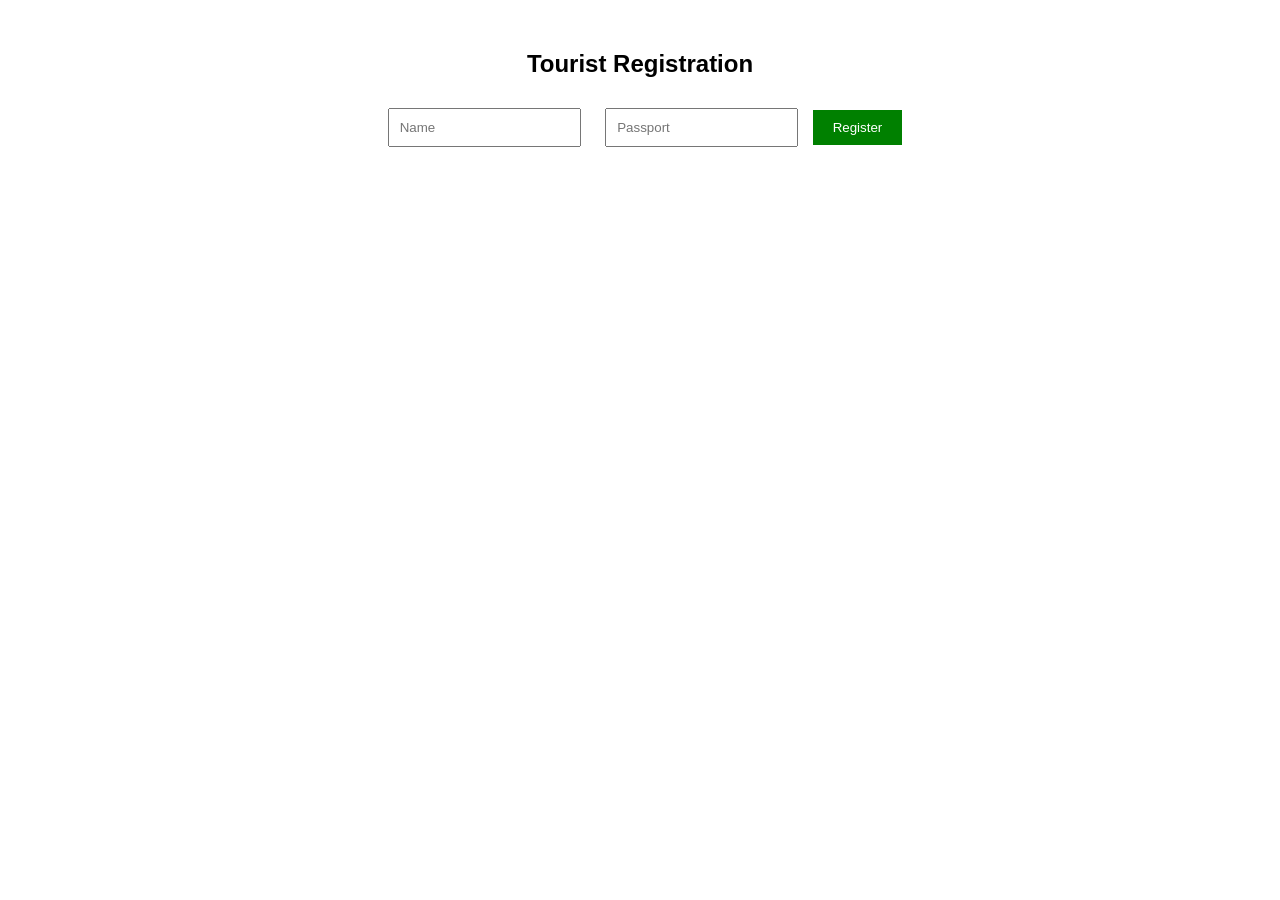
==== frontend/index.html @ 0c8e9ce5 "Inial commit" ====
<!DOCTYPE html>
<html>

<head>
<title>Tourist Safety</title>
<link rel="stylesheet" href="style.css">
</head>

<body>

<h2>Tourist Registration</h2>

<input type="text" id="name" placeholder="Name">
<input type="text" id="passport" placeholder="Passport">

<button onclick="register()">Register</button>

<script>

function register(){

var name=document.getElementById("name").value
var passport=document.getElementById("passport").value

fetch("http://127.0.0.1:8000/register?name="+name+"&passport="+passport)

.then(res=>res.json())

.then(data=>alert(data.message+" "+data.digital_id))

}

</script>

</body>
</html>
---- frontend/style.css ----
body{

font-family:Arial;
text-align:center;
margin-top:50px;

}

input{

padding:10px;
margin:10px;

}

button{

padding:10px 20px;
background:green;
color:white;
border:none;

}
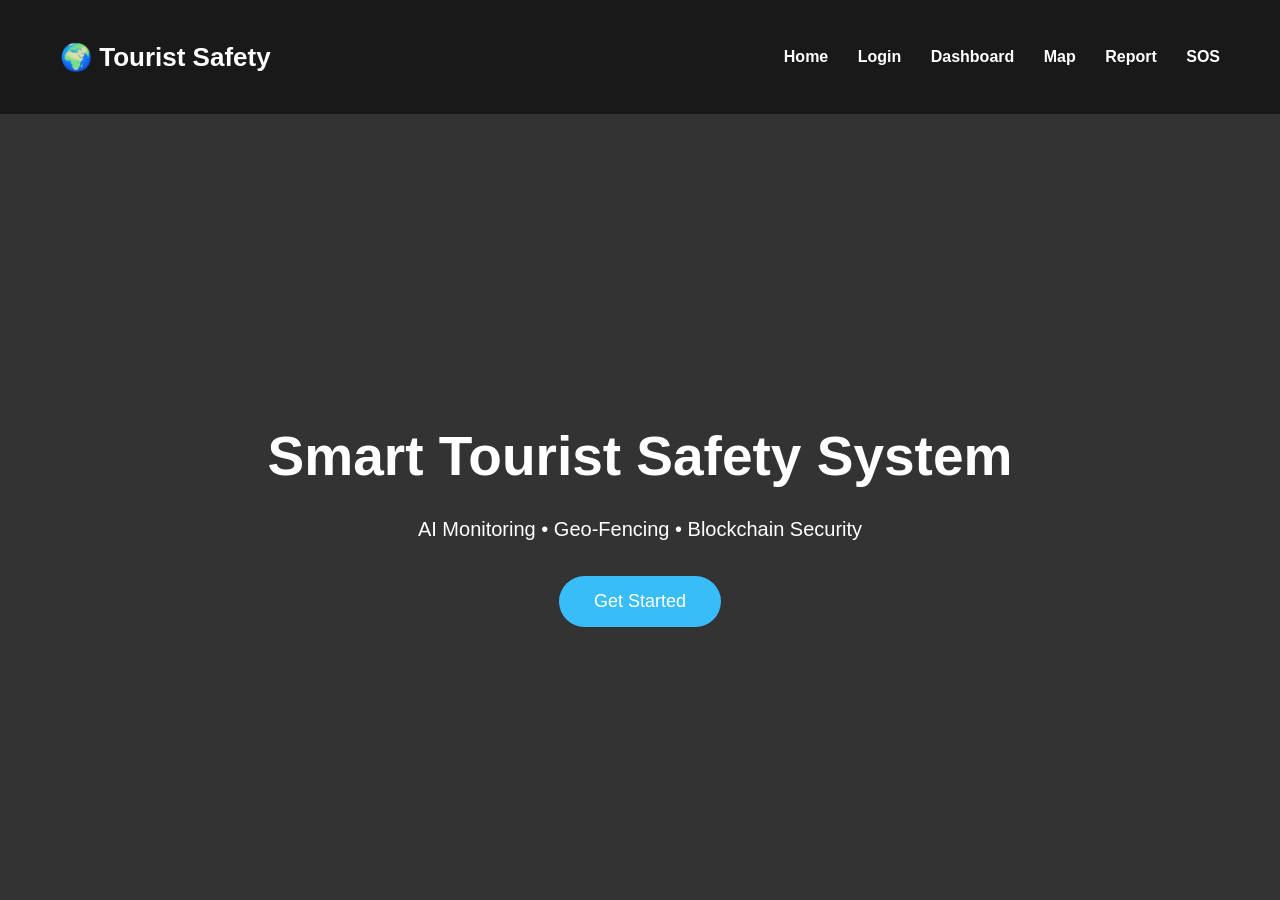
==== commit d7f9f9eb: "file added" ====
--- a/frontend/index.html
+++ b/frontend/index.html
@@ -1,36 +1,160 @@
 <!DOCTYPE html>
 <html>
+<head>
 
-<head>
-<title>Tourist Safety</title>
+<title>Smart Tourist Safety System</title>
 <link rel="stylesheet" href="style.css">
+
+<style>
+
+body{
+margin:0;
+font-family:Arial, Helvetica, sans-serif;
+}
+
+/* BACKGROUND */
+
+.hero{
+
+height:100vh;
+
+background:
+linear-gradient(rgba(0,0,0,0.6), rgba(0,0,0,0.6)),
+url("https://images.unsplash.com/photo-1501785888041-af3ef285b470");
+
+background-size:cover;
+background-position:center;
+
+display:flex;
+flex-direction:column;
+}
+
+/* NAVBAR */
+
+header{
+
+display:flex;
+justify-content:space-between;
+align-items:center;
+
+padding:20px 60px;
+color:white;
+
+}
+
+header h2{
+font-size:26px;
+}
+
+nav a{
+
+margin-left:25px;
+text-decoration:none;
+color:white;
+font-weight:bold;
+font-size:16px;
+
+}
+
+nav a:hover{
+color:#38bdf8;
+}
+
+/* CENTER CONTENT */
+
+.content{
+
+flex:1;
+
+display:flex;
+flex-direction:column;
+justify-content:center;
+align-items:center;
+
+text-align:center;
+color:white;
+
+}
+
+.content h1{
+
+font-size:55px;
+margin-bottom:10px;
+
+}
+
+.content p{
+
+font-size:20px;
+margin-bottom:35px;
+
+}
+
+.btn{
+
+padding:15px 35px;
+
+background:#38bdf8;
+border:none;
+border-radius:30px;
+
+font-size:18px;
+color:white;
+
+cursor:pointer;
+
+transition:0.3s;
+
+}
+
+.btn:hover{
+
+background:#0284c7;
+transform:scale(1.05);
+
+}
+
+</style>
+
 </head>
 
 <body>
 
-<h2>Tourist Registration</h2>
+<div class="hero">
 
-<input type="text" id="name" placeholder="Name">
-<input type="text" id="passport" placeholder="Passport">
+<header>
 
-<button onclick="register()">Register</button>
+<h2>🌍 Tourist Safety</h2>
 
-<script>
+<nav>
 
-function register(){
+<a href="index.html">Home</a>
+<a href="login.html">Login</a>
+<a href="dashboard.html">Dashboard</a>
+<a href="map.html">Map</a>
+<a href="report.html">Report</a>
+<a href="sos.html">SOS</a>
 
-var name=document.getElementById("name").value
-var passport=document.getElementById("passport").value
+</nav>
 
-fetch("http://127.0.0.1:8000/register?name="+name+"&passport="+passport)
+</header>
 
-.then(res=>res.json())
 
-.then(data=>alert(data.message+" "+data.digital_id))
+<div class="content">
 
-}
+<h1>Smart Tourist Safety System</h1>
 
-</script>
+<p>
+AI Monitoring • Geo-Fencing • Blockchain Security
+</p>
+
+<a href="login.html">
+<button class="btn">Get Started</button>
+</a>
+
+</div>
+
+</div>
 
 </body>
 </html>
--- a/frontend/style.css
+++ b/frontend/style.css
@@ -1,23 +1,136 @@
+/* FONT */
+
+@import url('https://fonts.googleapis.com/css2?family=Poppins:wght@300;400;600&display=swap');
+
+/* BODY */
+
 body{
+margin:0;
+font-family:'Poppins', sans-serif;
 
-font-family:Arial;
-text-align:center;
-margin-top:50px;
+background:
+linear-gradient(rgba(0,0,0,0.5),rgba(0,0,0,0.5)),
+url("https://images.unsplash.com/photo-1501785888041-af3ef285b470");
+
+background-size:cover;
+background-position:center;
+background-repeat:no-repeat;
+background-attachment:fixed;
+
+color:white;
+}
+
+/* NAVBAR */
+
+header{
+display:flex;
+justify-content:space-between;
+align-items:center;
+
+padding:20px 50px;
+
+background:rgba(0,0,0,0.5);
+backdrop-filter:blur(5px);
+}
+
+/* LOGO */
+
+header h2{
+font-size:26px;
+font-weight:600;
+}
+
+/* NAV LINKS */
+
+nav a{
+
+margin-left:25px;
+text-decoration:none;
+
+color:white;
+
+font-size:16px;
+font-weight:500;
+
+transition:0.3s;
 
 }
 
-input{
+nav a:hover{
+color:#38bdf8;
+}
 
-padding:10px;
-margin:10px;
+/* MAIN SECTION */
+
+section{
+
+text-align:center;
+
+padding:120px 20px;
 
 }
 
+/* TITLE */
+
+section h1{
+
+font-size:50px;
+font-weight:600;
+
+margin-bottom:10px;
+
+}
+
+/* TEXT */
+
+section p{
+
+font-size:20px;
+
+margin-bottom:30px;
+
+}
+
+/* BUTTON */
+
 button{
 
-padding:10px 20px;
-background:green;
+padding:14px 35px;
+
+border:none;
+border-radius:30px;
+
+font-size:18px;
+
+background:#38bdf8;
 color:white;
+
+cursor:pointer;
+
+transition:0.3s;
+
+}
+
+button:hover{
+
+background:#0284c7;
+
+transform:scale(1.05);
+
+}
+
+/* INPUT FIELDS (LOGIN PAGE) */
+
+input{
+
+width:300px;
+
+padding:12px;
+margin:10px;
+
 border:none;
+border-radius:8px;
+
+font-size:15px;
 
 }
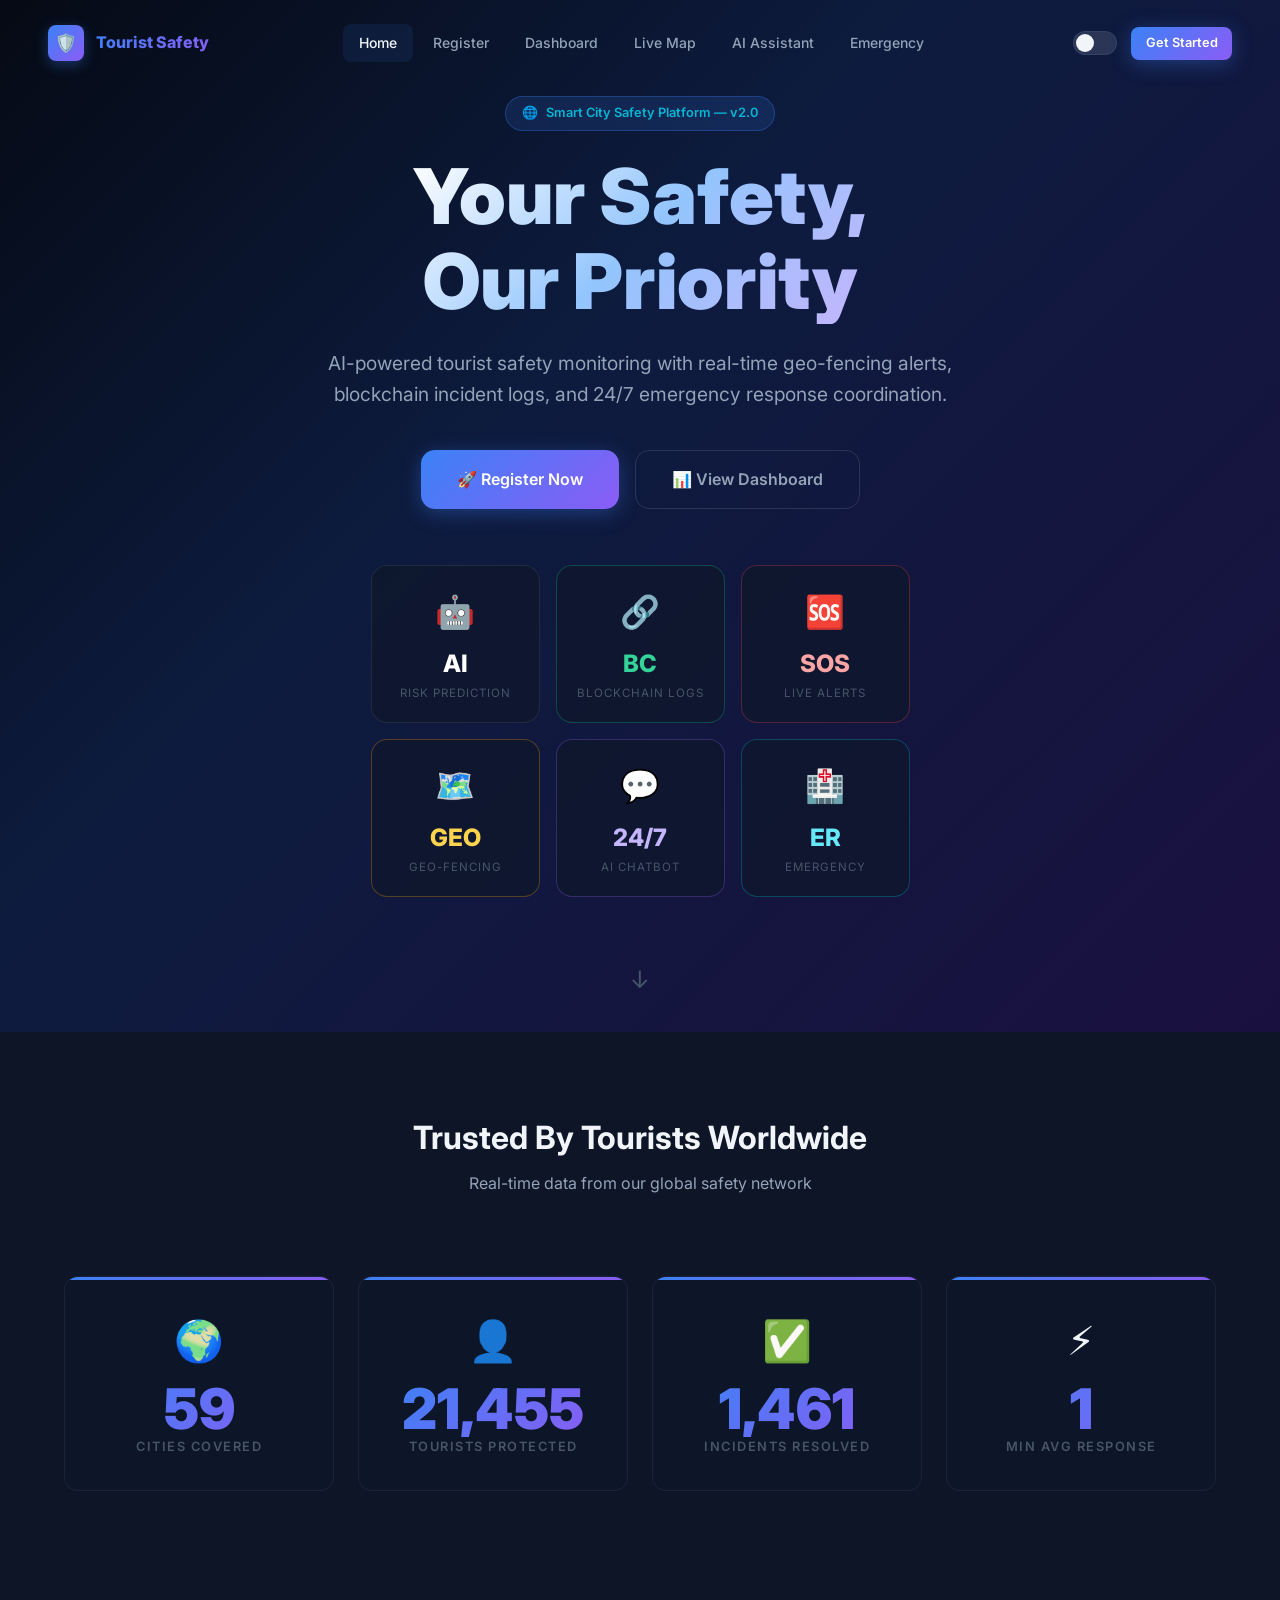
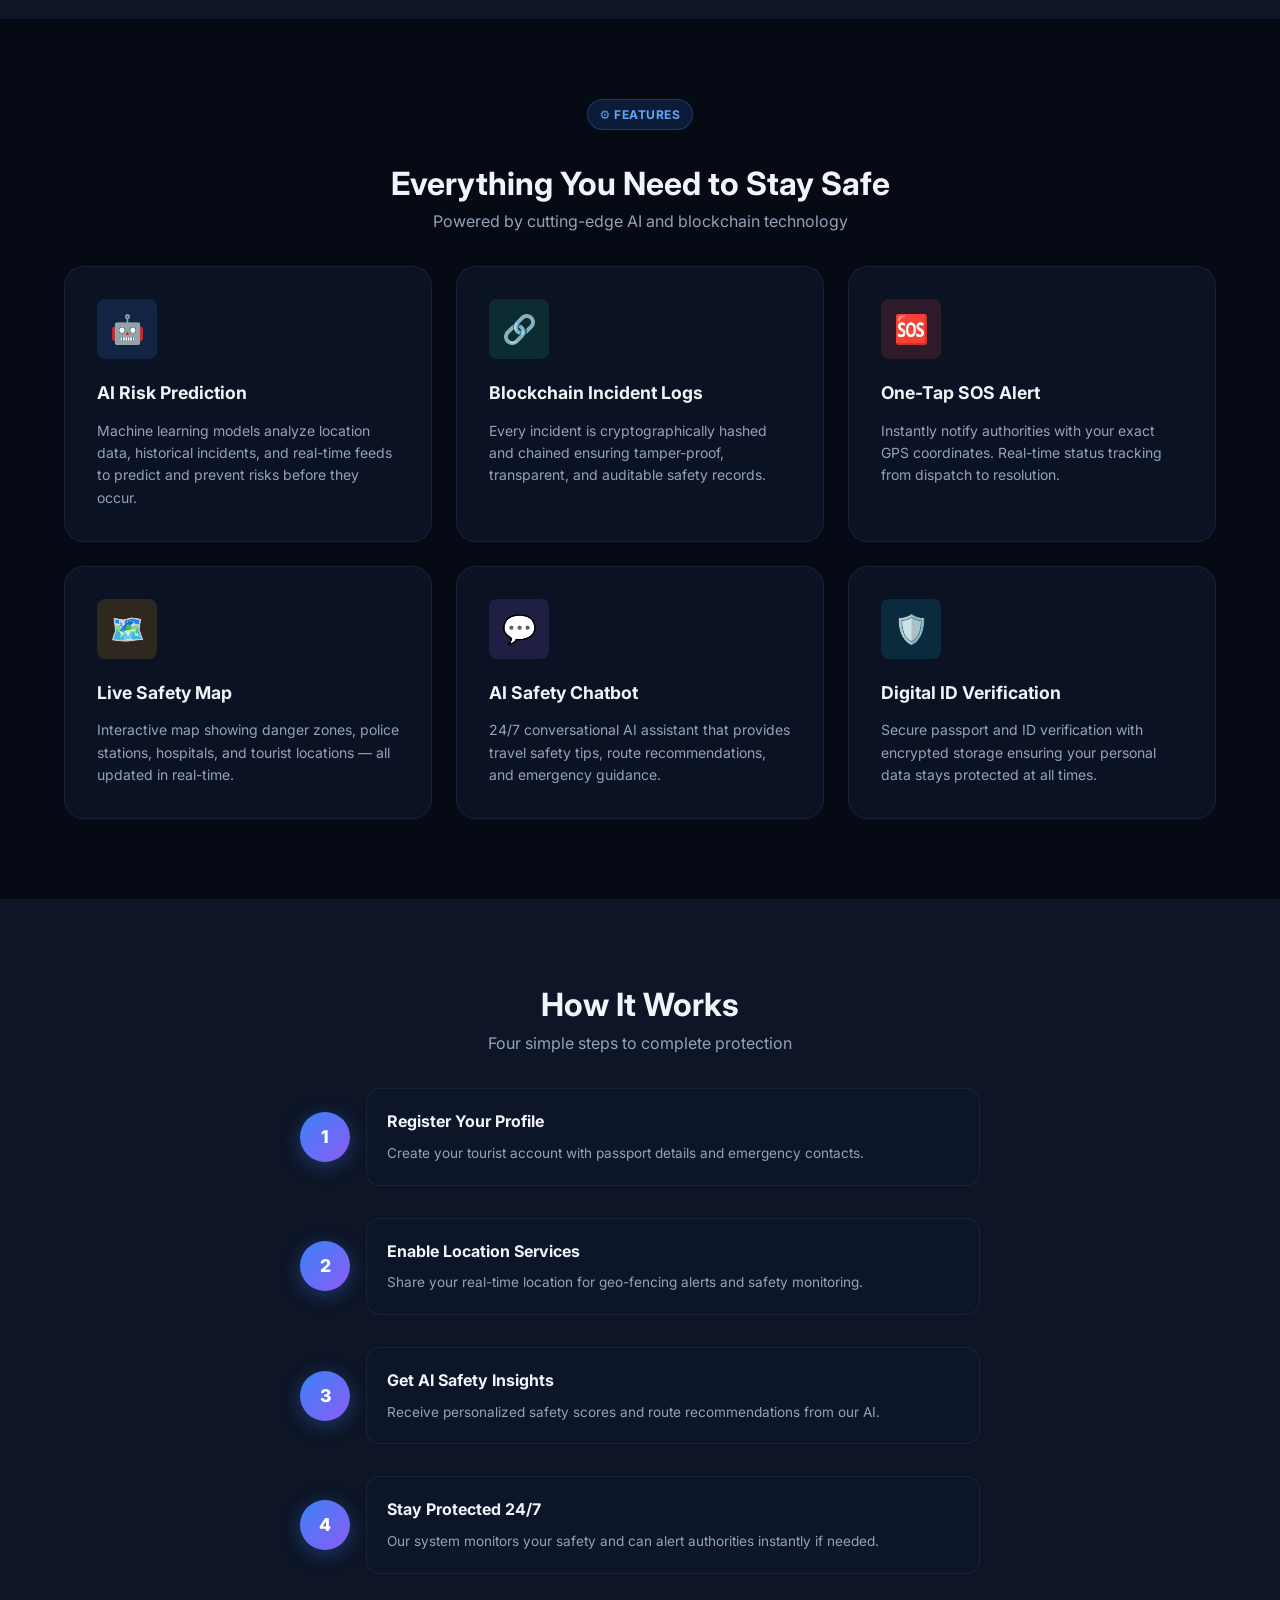
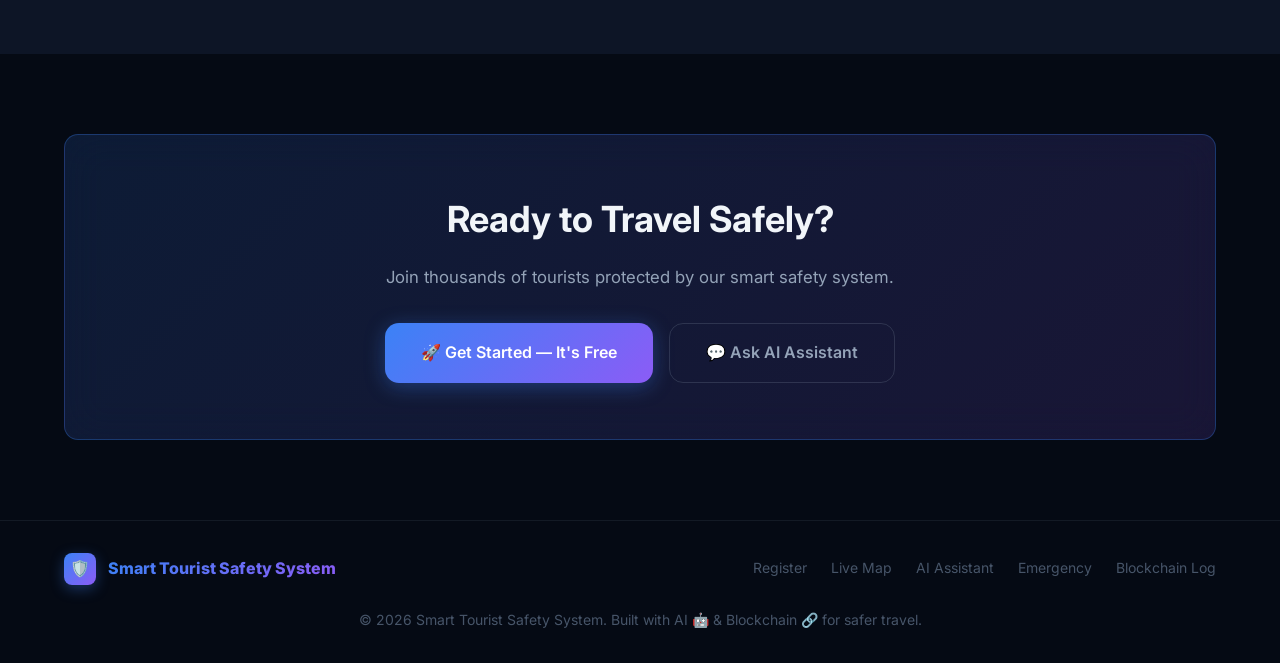
==== commit 8d1164bc: "Updated tourist safety project with backend integration" ====
--- a/frontend/index.html
+++ b/frontend/index.html
@@ -1,160 +1,450 @@
 <!DOCTYPE html>
-<html>
+<html lang="en">
 <head>
-
-<title>Smart Tourist Safety System</title>
-<link rel="stylesheet" href="style.css">
-
-<style>
-
-body{
-margin:0;
-font-family:Arial, Helvetica, sans-serif;
-}
-
-/* BACKGROUND */
-
-.hero{
-
-height:100vh;
-
-background:
-linear-gradient(rgba(0,0,0,0.6), rgba(0,0,0,0.6)),
-url("https://images.unsplash.com/photo-1501785888041-af3ef285b470");
-
-background-size:cover;
-background-position:center;
-
-display:flex;
-flex-direction:column;
-}
-
-/* NAVBAR */
-
-header{
-
-display:flex;
-justify-content:space-between;
-align-items:center;
-
-padding:20px 60px;
-color:white;
-
-}
-
-header h2{
-font-size:26px;
-}
-
-nav a{
-
-margin-left:25px;
-text-decoration:none;
-color:white;
-font-weight:bold;
-font-size:16px;
-
-}
-
-nav a:hover{
-color:#38bdf8;
-}
-
-/* CENTER CONTENT */
-
-.content{
-
-flex:1;
-
-display:flex;
-flex-direction:column;
-justify-content:center;
-align-items:center;
-
-text-align:center;
-color:white;
-
-}
-
-.content h1{
-
-font-size:55px;
-margin-bottom:10px;
-
-}
-
-.content p{
-
-font-size:20px;
-margin-bottom:35px;
-
-}
-
-.btn{
-
-padding:15px 35px;
-
-background:#38bdf8;
-border:none;
-border-radius:30px;
-
-font-size:18px;
-color:white;
-
-cursor:pointer;
-
-transition:0.3s;
-
-}
-
-.btn:hover{
-
-background:#0284c7;
-transform:scale(1.05);
-
-}
-
-</style>
-
+  <meta charset="UTF-8" />
+  <meta name="viewport" content="width=device-width, initial-scale=1.0" />
+  <title>Smart Tourist Safety System — Safe Travel, Smart City</title>
+  <meta name="description" content="AI-powered tourist safety monitoring with blockchain incident logging, geo-fencing alerts, and live emergency response." />
+  <link rel="stylesheet" href="css/style.css" />
+  <style>
+    /* Landing-specific */
+    .hero-section { background: var(--grad-hero); }
+
+    .hero-badge {
+      display: inline-flex;
+      align-items: center;
+      gap: 0.5rem;
+      padding: 0.4rem 1rem;
+      background: rgba(59,130,246,0.15);
+      border: 1px solid rgba(59,130,246,0.3);
+      border-radius: 99px;
+      font-size: 0.8rem;
+      font-weight: 600;
+      color: var(--accent);
+      margin-bottom: 1.5rem;
+      animation: slideDown 0.6s ease both;
+    }
+
+    .hero-title {
+      font-size: clamp(2.8rem, 6vw, 5rem);
+      font-weight: 900;
+      line-height: 1.1;
+      background: linear-gradient(135deg, #fff 0%, #93c5fd 50%, #c4b5fd 100%);
+      -webkit-background-clip: text;
+      background-clip: text;
+      color: transparent;
+      margin-bottom: 1.5rem;
+      animation: slideUp 0.7s 0.1s ease both;
+    }
+
+    .hero-subtitle {
+      font-size: 1.2rem;
+      color: var(--text-secondary);
+      max-width: 640px;
+      margin: 0 auto 2.5rem;
+      animation: slideUp 0.7s 0.2s ease both;
+    }
+
+    .hero-cta-group {
+      display: flex;
+      gap: 1rem;
+      justify-content: center;
+      flex-wrap: wrap;
+      animation: slideUp 0.7s 0.3s ease both;
+    }
+
+    .hero-visual {
+      margin-top: 3.5rem;
+      position: relative;
+      animation: slideUp 0.8s 0.4s ease both;
+    }
+
+    .hero-card-grid {
+      display: grid;
+      grid-template-columns: repeat(3, 1fr);
+      gap: 1rem;
+      max-width: 800px;
+      margin: 0 auto;
+    }
+
+    .hero-mini-card {
+      background: rgba(15, 23, 42, 0.7);
+      backdrop-filter: blur(20px);
+      border: 1px solid rgba(255,255,255,0.08);
+      border-radius: 16px;
+      padding: 1.25rem;
+      text-align: center;
+      transition: transform 0.3s ease;
+    }
+
+    .hero-mini-card:hover { transform: translateY(-6px); }
+    .hero-mini-card .mini-icon { font-size: 2rem; margin-bottom: 0.5rem; display: block; }
+    .hero-mini-card .mini-val { font-size: 1.5rem; font-weight: 800; color: white; }
+    .hero-mini-card .mini-lbl { font-size: 0.72rem; color: var(--text-muted); text-transform: uppercase; letter-spacing: 1px; }
+
+    /* Stats */
+    .stats-section {
+      background: var(--bg-surface);
+      padding: 5rem 2rem;
+      position: relative;
+      z-index: 1;
+    }
+    .counter {
+      font-size: 3.5rem;
+      font-weight: 900;
+      background: var(--grad-primary);
+      -webkit-background-clip: text;
+      background-clip: text;
+      color: transparent;
+      display: block;
+      line-height: 1;
+    }
+
+    /* Features */
+    .features-section {
+      padding: 5rem 2rem;
+      position: relative;
+      z-index: 1;
+    }
+
+    /* How it works */
+    .steps-section {
+      background: var(--bg-surface);
+      padding: 5rem 2rem;
+    }
+    .step-number {
+      width: 50px;
+      height: 50px;
+      background: var(--grad-primary);
+      border-radius: 50%;
+      display: flex;
+      align-items: center;
+      justify-content: center;
+      font-size: 1.1rem;
+      font-weight: 800;
+      color: white;
+      flex-shrink: 0;
+      box-shadow: 0 4px 20px var(--primary-glow);
+    }
+
+    /* Footer */
+    footer {
+      background: var(--bg-base);
+      border-top: 1px solid var(--glass-border);
+      padding: 2rem;
+      text-align: center;
+      color: var(--text-muted);
+      font-size: 0.875rem;
+      position: relative;
+      z-index: 1;
+    }
+
+    /* Navbar landing */
+    .land-nav {
+      position: absolute;
+      top: 0; left: 0; right: 0;
+      z-index: 100;
+      display: flex;
+      align-items: center;
+      justify-content: space-between;
+      padding: 1.5rem 3rem;
+    }
+
+    @media (max-width: 768px) {
+      .hero-card-grid { grid-template-columns: 1fr; max-width: 300px; }
+      .land-nav { padding: 1.25rem 1.5rem; }
+      .land-nav .navbar-nav { display: none; }
+    }
+    @media (max-width: 480px) {
+      .hero-card-grid { grid-template-columns: repeat(2, 1fr); max-width: 350px; }
+    }
+  </style>
 </head>
-
 <body>
-
-<div class="hero">
-
-<header>
-
-<h2>🌍 Tourist Safety</h2>
-
-<nav>
-
-<a href="index.html">Home</a>
-<a href="login.html">Login</a>
-<a href="dashboard.html">Dashboard</a>
-<a href="map.html">Map</a>
-<a href="report.html">Report</a>
-<a href="sos.html">SOS</a>
-
-</nav>
-
-</header>
-
-
-<div class="content">
-
-<h1>Smart Tourist Safety System</h1>
-
-<p>
-AI Monitoring • Geo-Fencing • Blockchain Security
-</p>
-
-<a href="login.html">
-<button class="btn">Get Started</button>
-</a>
-
-</div>
-
-</div>
-
+  <!-- Particle Background -->
+  <div class="particles" id="particles"></div>
+
+  <!-- LANDING NAVBAR -->
+  <header class="land-nav" role="banner">
+    <a href="index.html" class="navbar-brand" aria-label="Smart Tourist Safety System home">
+      <div class="logo-icon">🛡️</div>
+      <span class="logo-text">Tourist Safety</span>
+    </a>
+    <nav class="navbar-nav" aria-label="Main navigation">
+      <a href="index.html" class="active">Home</a>
+      <a href="register.html">Register</a>
+      <a href="dashboard.html">Dashboard</a>
+      <a href="map.html">Live Map</a>
+      <a href="chatbot.html">AI Assistant</a>
+      <a href="emergency.html">Emergency</a>
+    </nav>
+    <div style="display:flex;align-items:center;gap:0.875rem;">
+      <button class="theme-toggle" id="themeToggle" aria-label="Toggle dark/light mode" title="Toggle theme"></button>
+      <a href="register.html" class="btn btn-sm btn-primary">Get Started</a>
+    </div>
+  </header>
+
+  <!-- HERO SECTION -->
+  <section class="hero-section" aria-label="Hero section">
+    <div class="hero-body" style="padding-top:6rem;">
+      <div class="hero-badge">
+        <span>🌐</span>
+        Smart City Safety Platform — v2.0
+      </div>
+      <h1 class="hero-title">
+        Your Safety,<br>Our Priority
+      </h1>
+      <p class="hero-subtitle">
+        AI-powered tourist safety monitoring with real-time geo-fencing alerts, blockchain incident logs, and 24/7 emergency response coordination.
+      </p>
+      <div class="hero-cta-group">
+        <a href="register.html" class="btn btn-primary btn-lg">🚀 Register Now</a>
+        <a href="dashboard.html" class="btn btn-ghost btn-lg">📊 View Dashboard</a>
+      </div>
+
+      <!-- Hero Mini Cards -->
+      <div class="hero-visual">
+        <div class="hero-card-grid">
+          <div class="hero-mini-card">
+            <span class="mini-icon">🤖</span>
+            <div class="mini-val">AI</div>
+            <div class="mini-lbl">Risk Prediction</div>
+          </div>
+          <div class="hero-mini-card" style="border-color:rgba(16,185,129,0.3);">
+            <span class="mini-icon">🔗</span>
+            <div class="mini-val" style="color:#34d399;">BC</div>
+            <div class="mini-lbl">Blockchain Logs</div>
+          </div>
+          <div class="hero-mini-card" style="border-color:rgba(239,68,68,0.3);">
+            <span class="mini-icon">🆘</span>
+            <div class="mini-val" style="color:#fca5a5;">SOS</div>
+            <div class="mini-lbl">Live Alerts</div>
+          </div>
+          <div class="hero-mini-card" style="border-color:rgba(245,158,11,0.3);">
+            <span class="mini-icon">🗺️</span>
+            <div class="mini-val" style="color:#fcd34d;">GEO</div>
+            <div class="mini-lbl">Geo-Fencing</div>
+          </div>
+          <div class="hero-mini-card" style="border-color:rgba(139,92,246,0.3);">
+            <span class="mini-icon">💬</span>
+            <div class="mini-val" style="color:#c4b5fd;">24/7</div>
+            <div class="mini-lbl">AI Chatbot</div>
+          </div>
+          <div class="hero-mini-card" style="border-color:rgba(6,182,212,0.3);">
+            <span class="mini-icon">🏥</span>
+            <div class="mini-val" style="color:#67e8f9;">ER</div>
+            <div class="mini-lbl">Emergency</div>
+          </div>
+        </div>
+      </div>
+    </div>
+
+    <!-- Scroll Indicator -->
+    <div style="text-align:center;padding-bottom:2rem;animation:pulse 2s infinite;position:relative;z-index:2;">
+      <span style="color:var(--text-muted);font-size:1.5rem;">↓</span>
+    </div>
+  </section>
+
+  <!-- STATS SECTION -->
+  <section class="stats-section" aria-label="Impact statistics">
+    <div class="container">
+      <div class="text-center mb-4">
+        <h2 class="reveal" style="font-size:2rem;">Trusted By Tourists Worldwide</h2>
+        <p class="text-secondary reveal" style="margin-top:0.5rem;">Real-time data from our global safety network</p>
+      </div>
+      <div class="stats-strip">
+        <div class="card stat-card reveal">
+          <span class="stat-icon">🌍</span>
+          <span class="counter" id="cnt1" data-target="128">0</span>
+          <div class="stat-label">Cities Covered</div>
+        </div>
+        <div class="card stat-card reveal">
+          <span class="stat-icon">👤</span>
+          <span class="counter" id="cnt2" data-target="47582">0</span>
+          <div class="stat-label">Tourists Protected</div>
+        </div>
+        <div class="card stat-card reveal">
+          <span class="stat-icon">✅</span>
+          <span class="counter" id="cnt3" data-target="3241">0</span>
+          <div class="stat-label">Incidents Resolved</div>
+        </div>
+        <div class="card stat-card reveal">
+          <span class="stat-icon">⚡</span>
+          <span class="counter" id="cnt4" data-target="4">0</span>
+          <div class="stat-label">Min Avg Response</div>
+        </div>
+      </div>
+    </div>
+  </section>
+
+  <!-- FEATURES SECTION -->
+  <section class="features-section" aria-label="System features">
+    <div class="container">
+      <div class="text-center mb-4">
+        <span class="badge badge-primary mb-2" style="font-size:0.75rem;">⚙️ FEATURES</span>
+        <h2 class="reveal" style="font-size:2rem;margin-top:0.75rem;">Everything You Need to Stay Safe</h2>
+        <p class="text-secondary reveal">Powered by cutting-edge AI and blockchain technology</p>
+      </div>
+      <div class="feature-grid">
+        <div class="feature-card reveal">
+          <div class="feature-icon" style="background:rgba(59,130,246,0.15);">🤖</div>
+          <h3>AI Risk Prediction</h3>
+          <p>Machine learning models analyze location data, historical incidents, and real-time feeds to predict and prevent risks before they occur.</p>
+        </div>
+        <div class="feature-card reveal">
+          <div class="feature-icon" style="background:rgba(16,185,129,0.15);">🔗</div>
+          <h3>Blockchain Incident Logs</h3>
+          <p>Every incident is cryptographically hashed and chained ensuring tamper-proof, transparent, and auditable safety records.</p>
+        </div>
+        <div class="feature-card reveal">
+          <div class="feature-icon" style="background:rgba(239,68,68,0.15);">🆘</div>
+          <h3>One-Tap SOS Alert</h3>
+          <p>Instantly notify authorities with your exact GPS coordinates. Real-time status tracking from dispatch to resolution.</p>
+        </div>
+        <div class="feature-card reveal">
+          <div class="feature-icon" style="background:rgba(245,158,11,0.15);">🗺️</div>
+          <h3>Live Safety Map</h3>
+          <p>Interactive map showing danger zones, police stations, hospitals, and tourist locations — all updated in real-time.</p>
+        </div>
+        <div class="feature-card reveal">
+          <div class="feature-icon" style="background:rgba(139,92,246,0.15);">💬</div>
+          <h3>AI Safety Chatbot</h3>
+          <p>24/7 conversational AI assistant that provides travel safety tips, route recommendations, and emergency guidance.</p>
+        </div>
+        <div class="feature-card reveal">
+          <div class="feature-icon" style="background:rgba(6,182,212,0.15);">🛡️</div>
+          <h3>Digital ID Verification</h3>
+          <p>Secure passport and ID verification with encrypted storage ensuring your personal data stays protected at all times.</p>
+        </div>
+      </div>
+    </div>
+  </section>
+
+  <!-- HOW IT WORKS -->
+  <section class="steps-section" aria-label="How it works">
+    <div class="container">
+      <div class="text-center mb-4">
+        <h2 class="reveal" style="font-size:2rem;">How It Works</h2>
+        <p class="text-secondary reveal">Four simple steps to complete protection</p>
+      </div>
+      <div style="max-width:680px;margin:0 auto;display:flex;flex-direction:column;gap:2rem;">
+        <div class="flex gap-2 items-center reveal">
+          <div class="step-number">1</div>
+          <div class="card" style="flex:1;padding:1.25rem;">
+            <h3 style="margin-bottom:0.5rem;font-size:1rem;">Register Your Profile</h3>
+            <p class="text-secondary text-sm">Create your tourist account with passport details and emergency contacts.</p>
+          </div>
+        </div>
+        <div class="flex gap-2 items-center reveal">
+          <div class="step-number">2</div>
+          <div class="card" style="flex:1;padding:1.25rem;">
+            <h3 style="margin-bottom:0.5rem;font-size:1rem;">Enable Location Services</h3>
+            <p class="text-secondary text-sm">Share your real-time location for geo-fencing alerts and safety monitoring.</p>
+          </div>
+        </div>
+        <div class="flex gap-2 items-center reveal">
+          <div class="step-number">3</div>
+          <div class="card" style="flex:1;padding:1.25rem;">
+            <h3 style="margin-bottom:0.5rem;font-size:1rem;">Get AI Safety Insights</h3>
+            <p class="text-secondary text-sm">Receive personalized safety scores and route recommendations from our AI.</p>
+          </div>
+        </div>
+        <div class="flex gap-2 items-center reveal">
+          <div class="step-number">4</div>
+          <div class="card" style="flex:1;padding:1.25rem;">
+            <h3 style="margin-bottom:0.5rem;font-size:1rem;">Stay Protected 24/7</h3>
+            <p class="text-secondary text-sm">Our system monitors your safety and can alert authorities instantly if needed.</p>
+          </div>
+        </div>
+      </div>
+    </div>
+  </section>
+
+  <!-- CTA SECTION -->
+  <section style="padding:5rem 2rem;text-align:center;position:relative;z-index:1;" aria-label="Call to action">
+    <div class="container">
+      <div class="card" style="background:linear-gradient(135deg,rgba(59,130,246,0.15),rgba(139,92,246,0.15));border-color:rgba(59,130,246,0.3);padding:3.5rem 2rem;">
+        <h2 class="reveal" style="font-size:2.25rem;">Ready to Travel Safely?</h2>
+        <p class="text-secondary reveal mt-2" style="font-size:1.05rem;">Join thousands of tourists protected by our smart safety system.</p>
+        <div class="flex justify-center gap-2 mt-4 reveal" style="flex-wrap:wrap;">
+          <a href="register.html" class="btn btn-primary btn-lg">🚀 Get Started — It's Free</a>
+          <a href="chatbot.html" class="btn btn-ghost btn-lg">💬 Ask AI Assistant</a>
+        </div>
+      </div>
+    </div>
+  </section>
+
+  <!-- FOOTER -->
+  <footer role="contentinfo">
+    <div class="container">
+      <div style="display:flex;justify-content:space-between;align-items:center;flex-wrap:wrap;gap:1rem;margin-bottom:1.5rem;">
+        <div class="navbar-brand" style="text-decoration:none;">
+          <div class="logo-icon" style="width:32px;height:32px;font-size:1rem;">🛡️</div>
+          <span class="logo-text">Smart Tourist Safety System</span>
+        </div>
+        <nav style="display:flex;gap:1.5rem;flex-wrap:wrap;">
+          <a href="register.html" style="color:var(--text-muted);text-decoration:none;font-size:0.875rem;">Register</a>
+          <a href="map.html" style="color:var(--text-muted);text-decoration:none;font-size:0.875rem;">Live Map</a>
+          <a href="chatbot.html" style="color:var(--text-muted);text-decoration:none;font-size:0.875rem;">AI Assistant</a>
+          <a href="emergency.html" style="color:var(--text-muted);text-decoration:none;font-size:0.875rem;">Emergency</a>
+          <a href="blockchain.html" style="color:var(--text-muted);text-decoration:none;font-size:0.875rem;">Blockchain Log</a>
+        </nav>
+      </div>
+      <p>© 2026 Smart Tourist Safety System. Built with AI 🤖 & Blockchain 🔗 for safer travel.</p>
+    </div>
+  </footer>
+
+  <!-- Toast Container -->
+  <div class="toast-container" id="toastContainer" aria-live="polite"></div>
+
+  <script src="js/utils.js"></script>
+  <script>
+    // Generate particles
+    const particlesContainer = document.getElementById('particles');
+    for (let i = 0; i < 25; i++) {
+      const p = document.createElement('div');
+      p.className = 'particle';
+      const size = Math.random() * 80 + 20;
+      p.style.cssText = `
+        width:${size}px; height:${size}px;
+        left:${Math.random()*100}%;
+        animation-duration:${Math.random()*20+15}s;
+        animation-delay:${Math.random()*15}s;
+        opacity:${Math.random()*0.4+0.05};
+      `;
+      particlesContainer.appendChild(p);
+    }
+
+    // Scroll reveal
+    const revealEls = document.querySelectorAll('.reveal');
+    const obs = new IntersectionObserver((entries) => {
+      entries.forEach(e => { if (e.isIntersecting) { e.target.classList.add('visible'); obs.unobserve(e.target); }});
+    }, { threshold: 0.15 });
+    revealEls.forEach(el => obs.observe(el));
+
+    // Animated counters
+    function animateCounter(el) {
+      const target = parseInt(el.dataset.target);
+      const duration = 2200;
+      const step = target / (duration / 16);
+      let current = 0;
+      const timer = setInterval(() => {
+        current = Math.min(current + step, target);
+        el.textContent = Math.floor(current).toLocaleString();
+        if (current >= target) clearInterval(timer);
+      }, 16);
+    }
+
+    const counterObs = new IntersectionObserver((entries) => {
+      entries.forEach(e => {
+        if (e.isIntersecting) {
+          animateCounter(e.target);
+          counterObs.unobserve(e.target);
+        }
+      });
+    }, { threshold: 0.5 });
+
+    document.querySelectorAll('.counter').forEach(c => counterObs.observe(c));
+  </script>
 </body>
 </html>
--- a/frontend/css/style.css
+++ b/frontend/css/style.css
@@ -0,0 +1,1254 @@
+/* ============================================================
+   SMART TOURIST SAFETY SYSTEM — Global Design System
+   ============================================================ */
+
+@import url('https://fonts.googleapis.com/css2?family=Inter:wght@300;400;500;600;700;800;900&family=JetBrains+Mono:wght@400;600&display=swap');
+
+/* ─── CSS VARIABLES ─── */
+:root {
+  /* Brand Colors */
+  --primary: #3b82f6;
+  --primary-dark: #2563eb;
+  --primary-glow: rgba(59, 130, 246, 0.35);
+  --secondary: #8b5cf6;
+  --accent: #06b6d4;
+  --success: #10b981;
+  --warning: #f59e0b;
+  --danger: #ef4444;
+  --danger-glow: rgba(239, 68, 68, 0.35);
+
+  /* Dark Theme (default) */
+  --bg-base: #050a14;
+  --bg-surface: #0d1526;
+  --bg-elevated: #111d35;
+  --glass-bg: rgba(15, 23, 42, 0.72);
+  --glass-bg-light: rgba(30, 41, 59, 0.6);
+  --glass-border: rgba(148, 163, 184, 0.1);
+  --glass-border-strong: rgba(148, 163, 184, 0.2);
+
+  /* Text */
+  --text-primary: #f1f5f9;
+  --text-secondary: #94a3b8;
+  --text-muted: #475569;
+  --text-accent: #38bdf8;
+
+  /* Gradients */
+  --grad-primary: linear-gradient(135deg, #3b82f6 0%, #8b5cf6 100%);
+  --grad-danger: linear-gradient(135deg, #ef4444 0%, #dc2626 100%);
+  --grad-success: linear-gradient(135deg, #10b981 0%, #059669 100%);
+  --grad-cyan: linear-gradient(135deg, #06b6d4 0%, #3b82f6 100%);
+  --grad-gold: linear-gradient(135deg, #f59e0b 0%, #d97706 100%);
+  --grad-hero: linear-gradient(135deg, #050a14 0%, #0d1b3e 40%, #1a1040 100%);
+
+  /* Shadows */
+  --shadow-sm: 0 2px 8px rgba(0,0,0,0.4);
+  --shadow-md: 0 4px 20px rgba(0,0,0,0.5);
+  --shadow-lg: 0 8px 40px rgba(0,0,0,0.6);
+  --shadow-glow: 0 0 30px rgba(59, 130, 246, 0.2);
+
+  /* Spacing */
+  --sidebar-width: 260px;
+  --navbar-height: 68px;
+  --radius-sm: 8px;
+  --radius-md: 14px;
+  --radius-lg: 20px;
+  --radius-xl: 28px;
+
+  /* Transitions */
+  --transition: 0.3s cubic-bezier(0.4, 0, 0.2, 1);
+  --transition-bounce: 0.4s cubic-bezier(0.175, 0.885, 0.32, 1.275);
+}
+
+/* Light Mode */
+body.light-mode {
+  --bg-base: #f0f4ff;
+  --bg-surface: #ffffff;
+  --bg-elevated: #e8eef8;
+  --glass-bg: rgba(255, 255, 255, 0.8);
+  --glass-bg-light: rgba(255, 255, 255, 0.6);
+  --glass-border: rgba(59, 130, 246, 0.15);
+  --glass-border-strong: rgba(59, 130, 246, 0.25);
+  --text-primary: #0f172a;
+  --text-secondary: #475569;
+  --text-muted: #94a3b8;
+  --shadow-sm: 0 2px 8px rgba(59,130,246,0.1);
+  --shadow-md: 0 4px 20px rgba(59,130,246,0.15);
+  --shadow-lg: 0 8px 40px rgba(59,130,246,0.2);
+}
+
+/* ─── RESET & BASE ─── */
+*, *::before, *::after { margin: 0; padding: 0; box-sizing: border-box; }
+
+html { scroll-behavior: smooth; }
+
+body {
+  font-family: 'Inter', system-ui, sans-serif;
+  background: var(--bg-base);
+  color: var(--text-primary);
+  min-height: 100vh;
+  overflow-x: hidden;
+  transition: background var(--transition), color var(--transition);
+  line-height: 1.6;
+}
+
+/* Animated background grid */
+body::before {
+  content: '';
+  position: fixed;
+  inset: 0;
+  background-image:
+    linear-gradient(rgba(59,130,246,0.04) 1px, transparent 1px),
+    linear-gradient(90deg, rgba(59,130,246,0.04) 1px, transparent 1px);
+  background-size: 50px 50px;
+  pointer-events: none;
+  z-index: 0;
+}
+
+/* Custom Scrollbar */
+::-webkit-scrollbar { width: 6px; }
+::-webkit-scrollbar-track { background: var(--bg-base); }
+::-webkit-scrollbar-thumb { background: var(--glass-border-strong); border-radius: 10px; }
+::-webkit-scrollbar-thumb:hover { background: var(--primary); }
+
+/* ─── LAYOUT ─── */
+.app-layout {
+  display: flex;
+  min-height: 100vh;
+}
+
+.main-content {
+  flex: 1;
+  margin-left: var(--sidebar-width);
+  padding: 2rem;
+  position: relative;
+  z-index: 1;
+  transition: margin-left var(--transition);
+}
+
+@media (max-width: 768px) {
+  .main-content { margin-left: 0; padding: 1rem; }
+}
+
+.container {
+  max-width: 1200px;
+  margin: 0 auto;
+  padding: 0 1.5rem;
+  position: relative;
+  z-index: 1;
+}
+
+/* ─── SIDEBAR ─── */
+.sidebar {
+  width: var(--sidebar-width);
+  height: 100vh;
+  position: fixed;
+  left: 0;
+  top: 0;
+  z-index: 200;
+  background: var(--glass-bg);
+  backdrop-filter: blur(20px);
+  -webkit-backdrop-filter: blur(20px);
+  border-right: 1px solid var(--glass-border);
+  display: flex;
+  flex-direction: column;
+  padding: 1.5rem;
+  transition: transform var(--transition);
+  overflow-y: auto;
+}
+
+.sidebar-brand {
+  display: flex;
+  align-items: center;
+  gap: 0.75rem;
+  padding: 0.75rem 0 1.5rem;
+  border-bottom: 1px solid var(--glass-border);
+  margin-bottom: 1.5rem;
+}
+
+.sidebar-brand .brand-icon {
+  width: 40px;
+  height: 40px;
+  background: var(--grad-primary);
+  border-radius: var(--radius-sm);
+  display: flex;
+  align-items: center;
+  justify-content: center;
+  font-size: 1.3rem;
+  box-shadow: 0 4px 14px var(--primary-glow);
+  flex-shrink: 0;
+}
+
+.sidebar-brand .brand-text {
+  font-size: 0.9rem;
+  font-weight: 800;
+  background: var(--grad-primary);
+  -webkit-background-clip: text;
+  background-clip: text;
+  color: transparent;
+  line-height: 1.2;
+}
+
+.sidebar-brand .brand-sub {
+  font-size: 0.7rem;
+  color: var(--text-muted);
+  font-weight: 400;
+}
+
+.sidebar-section-label {
+  font-size: 0.65rem;
+  font-weight: 700;
+  text-transform: uppercase;
+  letter-spacing: 1.5px;
+  color: var(--text-muted);
+  margin: 1.25rem 0 0.5rem 0.75rem;
+}
+
+.sidebar-nav a {
+  display: flex;
+  align-items: center;
+  gap: 0.875rem;
+  padding: 0.75rem 1rem;
+  border-radius: var(--radius-sm);
+  color: var(--text-secondary);
+  text-decoration: none;
+  font-size: 0.9rem;
+  font-weight: 500;
+  transition: all var(--transition);
+  margin-bottom: 0.25rem;
+  position: relative;
+  overflow: hidden;
+}
+
+.sidebar-nav a::before {
+  content: '';
+  position: absolute;
+  left: 0;
+  inset-block: 0;
+  width: 3px;
+  background: var(--grad-primary);
+  border-radius: 0 2px 2px 0;
+  transform: scaleY(0);
+  transition: transform var(--transition);
+}
+
+.sidebar-nav a:hover, .sidebar-nav a.active {
+  background: rgba(59, 130, 246, 0.1);
+  color: var(--text-primary);
+}
+
+.sidebar-nav a:hover::before, .sidebar-nav a.active::before {
+  transform: scaleY(1);
+}
+
+.sidebar-nav a .nav-icon {
+  width: 20px;
+  text-align: center;
+  font-size: 1rem;
+}
+
+.sidebar-nav a .nav-badge {
+  margin-left: auto;
+  background: var(--danger);
+  color: white;
+  font-size: 0.65rem;
+  font-weight: 700;
+  padding: 0.15rem 0.5rem;
+  border-radius: 99px;
+  animation: pulse 2s infinite;
+}
+
+.sidebar-footer {
+  margin-top: auto;
+  padding-top: 1.5rem;
+  border-top: 1px solid var(--glass-border);
+}
+
+/* ─── TOP NAVBAR (pages without sidebar) ─── */
+.navbar {
+  position: sticky;
+  top: 0;
+  z-index: 100;
+  height: var(--navbar-height);
+  display: flex;
+  align-items: center;
+  justify-content: space-between;
+  padding: 0 2.5rem;
+  background: var(--glass-bg);
+  backdrop-filter: blur(20px);
+  -webkit-backdrop-filter: blur(20px);
+  border-bottom: 1px solid var(--glass-border);
+  transition: all var(--transition);
+}
+
+.navbar-brand {
+  display: flex;
+  align-items: center;
+  gap: 0.75rem;
+  text-decoration: none;
+}
+
+.navbar-brand .logo-icon {
+  width: 36px;
+  height: 36px;
+  background: var(--grad-primary);
+  border-radius: var(--radius-sm);
+  display: flex;
+  align-items: center;
+  justify-content: center;
+  font-size: 1.1rem;
+  box-shadow: 0 4px 14px var(--primary-glow);
+}
+
+.navbar-brand .logo-text {
+  font-size: 1rem;
+  font-weight: 800;
+  background: var(--grad-primary);
+  -webkit-background-clip: text;
+  background-clip: text;
+  color: transparent;
+}
+
+.navbar-nav {
+  display: flex;
+  align-items: center;
+  gap: 0.25rem;
+}
+
+.navbar-nav a {
+  padding: 0.5rem 1rem;
+  border-radius: var(--radius-sm);
+  color: var(--text-secondary);
+  text-decoration: none;
+  font-size: 0.875rem;
+  font-weight: 500;
+  transition: all var(--transition);
+}
+
+.navbar-nav a:hover, .navbar-nav a.active {
+  color: var(--text-primary);
+  background: rgba(59, 130, 246, 0.1);
+}
+
+.navbar-actions {
+  display: flex;
+  align-items: center;
+  gap: 0.75rem;
+}
+
+/* ─── GLASSMORPHISM PANEL ─── */
+.glass {
+  background: var(--glass-bg);
+  backdrop-filter: blur(20px);
+  -webkit-backdrop-filter: blur(20px);
+  border: 1px solid var(--glass-border);
+  border-radius: var(--radius-md);
+  box-shadow: var(--shadow-md);
+  transition: all var(--transition);
+}
+
+.glass:hover {
+  border-color: var(--glass-border-strong);
+  box-shadow: var(--shadow-lg), var(--shadow-glow);
+}
+
+.glass-strong {
+  background: var(--glass-bg-light);
+  backdrop-filter: blur(30px);
+  -webkit-backdrop-filter: blur(30px);
+  border: 1px solid var(--glass-border-strong);
+  border-radius: var(--radius-md);
+  box-shadow: var(--shadow-lg);
+}
+
+/* ─── BUTTONS ─── */
+.btn {
+  display: inline-flex;
+  align-items: center;
+  justify-content: center;
+  gap: 0.5rem;
+  padding: 0.75rem 1.5rem;
+  border-radius: var(--radius-sm);
+  font-family: inherit;
+  font-size: 0.9rem;
+  font-weight: 600;
+  cursor: pointer;
+  border: none;
+  outline: none;
+  text-decoration: none;
+  transition: all var(--transition-bounce);
+  position: relative;
+  overflow: hidden;
+  white-space: nowrap;
+}
+
+.btn::after {
+  content: '';
+  position: absolute;
+  inset: 0;
+  background: rgba(255,255,255,0.08);
+  opacity: 0;
+  transition: opacity var(--transition);
+}
+
+.btn:hover::after { opacity: 1; }
+
+.btn-primary {
+  background: var(--grad-primary);
+  color: white;
+  box-shadow: 0 4px 20px var(--primary-glow);
+}
+.btn-primary:hover { transform: translateY(-2px); box-shadow: 0 8px 30px var(--primary-glow); }
+
+.btn-secondary {
+  background: rgba(59, 130, 246, 0.12);
+  color: var(--primary);
+  border: 1px solid rgba(59, 130, 246, 0.3);
+}
+.btn-secondary:hover { background: rgba(59, 130, 246, 0.2); transform: translateY(-2px); }
+
+.btn-danger {
+  background: var(--grad-danger);
+  color: white;
+  box-shadow: 0 4px 20px var(--danger-glow);
+}
+.btn-danger:hover { transform: translateY(-2px); box-shadow: 0 8px 30px var(--danger-glow); }
+
+.btn-success {
+  background: var(--grad-success);
+  color: white;
+  box-shadow: 0 4px 20px rgba(16, 185, 129, 0.35);
+}
+.btn-success:hover { transform: translateY(-2px); }
+
+.btn-ghost {
+  background: transparent;
+  color: var(--text-secondary);
+  border: 1px solid var(--glass-border-strong);
+}
+.btn-ghost:hover { background: var(--glass-bg); color: var(--text-primary); transform: translateY(-2px); }
+
+.btn-lg { padding: 1rem 2.25rem; font-size: 1rem; border-radius: var(--radius-md); }
+.btn-sm { padding: 0.4rem 0.9rem; font-size: 0.8rem; }
+
+/* SOS Button */
+.btn-sos {
+  background: var(--grad-danger);
+  color: white;
+  font-size: 1.5rem;
+  font-weight: 900;
+  letter-spacing: 4px;
+  padding: 1.5rem 3rem;
+  border-radius: 50px;
+  border: 3px solid rgba(255,255,255,0.2);
+  box-shadow: 0 0 0 0 rgba(239, 68, 68, 0.7);
+  animation: sosPulse 2s infinite;
+  cursor: pointer;
+  transition: all var(--transition);
+}
+.btn-sos:hover { transform: scale(1.05); }
+
+/* ─── FORM ELEMENTS ─── */
+.form-group { margin-bottom: 1.25rem; }
+
+.form-label {
+  display: block;
+  margin-bottom: 0.5rem;
+  font-size: 0.85rem;
+  font-weight: 600;
+  color: var(--text-secondary);
+  letter-spacing: 0.3px;
+}
+
+.form-control {
+  width: 100%;
+  padding: 0.875rem 1.1rem;
+  background: rgba(15, 23, 42, 0.6);
+  border: 1px solid var(--glass-border);
+  border-radius: var(--radius-sm);
+  color: var(--text-primary);
+  font-family: inherit;
+  font-size: 0.9rem;
+  transition: all var(--transition);
+}
+
+body.light-mode .form-control {
+  background: rgba(255, 255, 255, 0.8);
+}
+
+.form-control:focus {
+  outline: none;
+  border-color: var(--primary);
+  box-shadow: 0 0 0 3px var(--primary-glow);
+  background: rgba(15, 23, 42, 0.9);
+}
+
+.form-control::placeholder { color: var(--text-muted); }
+
+select.form-control option { background: var(--bg-surface); color: var(--text-primary); }
+
+/* ─── CARDS ─── */
+.card {
+  background: var(--glass-bg);
+  backdrop-filter: blur(20px);
+  border: 1px solid var(--glass-border);
+  border-radius: var(--radius-md);
+  padding: 1.75rem;
+  transition: all var(--transition-bounce);
+}
+
+.card:hover {
+  transform: translateY(-4px);
+  border-color: var(--glass-border-strong);
+  box-shadow: var(--shadow-lg), 0 0 20px rgba(59,130,246,0.1);
+}
+
+.stat-card {
+  text-align: center;
+  padding: 2rem 1.5rem;
+  position: relative;
+  overflow: hidden;
+}
+
+.stat-card::before {
+  content: '';
+  position: absolute;
+  top: 0;
+  left: 0;
+  right: 0;
+  height: 3px;
+  background: var(--grad-primary);
+  border-radius: var(--radius-md) var(--radius-md) 0 0;
+}
+
+.stat-value {
+  font-size: 2.75rem;
+  font-weight: 900;
+  background: var(--grad-primary);
+  -webkit-background-clip: text;
+  background-clip: text;
+  color: transparent;
+  line-height: 1.1;
+  margin: 0.75rem 0;
+}
+
+.stat-label {
+  font-size: 0.8rem;
+  font-weight: 600;
+  text-transform: uppercase;
+  letter-spacing: 1.5px;
+  color: var(--text-muted);
+}
+
+.stat-icon {
+  font-size: 2.5rem;
+  display: block;
+  margin-bottom: 0.5rem;
+}
+
+/* ─── BADGES & TAGS ─── */
+.badge {
+  display: inline-flex;
+  align-items: center;
+  gap: 0.3rem;
+  padding: 0.3rem 0.75rem;
+  border-radius: 99px;
+  font-size: 0.72rem;
+  font-weight: 700;
+  text-transform: uppercase;
+  letter-spacing: 0.5px;
+}
+
+.badge-primary { background: rgba(59,130,246,0.15); color: #60a5fa; border: 1px solid rgba(59,130,246,0.3); }
+.badge-success { background: rgba(16,185,129,0.15); color: #34d399; border: 1px solid rgba(16,185,129,0.3); }
+.badge-warning { background: rgba(245,158,11,0.15); color: #fcd34d; border: 1px solid rgba(245,158,11,0.3); }
+.badge-danger  { background: rgba(239,68,68,0.15);  color: #fca5a5; border: 1px solid rgba(239,68,68,0.3); }
+.badge-purple  { background: rgba(139,92,246,0.15); color: #c4b5fd; border: 1px solid rgba(139,92,246,0.3); }
+.badge-cyan    { background: rgba(6,182,212,0.15);  color: #67e8f9; border: 1px solid rgba(6,182,212,0.3); }
+
+/* ─── TABLE ─── */
+.table-wrapper { overflow-x: auto; border-radius: var(--radius-md); }
+
+table {
+  width: 100%;
+  border-collapse: separate;
+  border-spacing: 0;
+}
+
+thead th {
+  padding: 1rem 1.25rem;
+  text-align: left;
+  font-size: 0.72rem;
+  font-weight: 700;
+  text-transform: uppercase;
+  letter-spacing: 1.5px;
+  color: var(--text-muted);
+  background: rgba(0,0,0,0.25);
+  border-bottom: 1px solid var(--glass-border);
+}
+
+tbody td {
+  padding: 1rem 1.25rem;
+  font-size: 0.875rem;
+  color: var(--text-secondary);
+  border-bottom: 1px solid var(--glass-border);
+  transition: background var(--transition);
+}
+
+tbody tr:hover td { background: rgba(59,130,246,0.04); color: var(--text-primary); }
+tbody tr:last-child td { border-bottom: none; }
+
+/* ─── PAGE HEADER ─── */
+.page-header {
+  margin-bottom: 2rem;
+  display: flex;
+  align-items: flex-end;
+  justify-content: space-between;
+  flex-wrap: wrap;
+  gap: 1rem;
+}
+
+.page-title {
+  font-size: 1.75rem;
+  font-weight: 800;
+  color: var(--text-primary);
+  line-height: 1.2;
+}
+
+.page-subtitle {
+  font-size: 0.9rem;
+  color: var(--text-secondary);
+  margin-top: 0.25rem;
+}
+
+/* ─── TOAST NOTIFICATIONS ─── */
+.toast-container {
+  position: fixed;
+  bottom: 1.5rem;
+  right: 1.5rem;
+  z-index: 9999;
+  display: flex;
+  flex-direction: column;
+  gap: 0.75rem;
+}
+
+.toast {
+  display: flex;
+  align-items: center;
+  gap: 0.875rem;
+  padding: 1rem 1.5rem;
+  border-radius: var(--radius-md);
+  background: var(--glass-bg-light);
+  backdrop-filter: blur(20px);
+  border: 1px solid var(--glass-border);
+  box-shadow: var(--shadow-lg);
+  font-size: 0.9rem;
+  font-weight: 500;
+  min-width: 280px;
+  max-width: 380px;
+  animation: toastIn 0.35s var(--transition-bounce) forwards;
+  color: var(--text-primary);
+}
+
+.toast.toast-success { border-left: 3px solid var(--success); }
+.toast.toast-error   { border-left: 3px solid var(--danger); }
+.toast.toast-info    { border-left: 3px solid var(--primary); }
+.toast.toast-warning { border-left: 3px solid var(--warning); }
+.toast.removing { animation: toastOut 0.3s ease forwards; }
+
+/* ─── DARK MODE TOGGLE ─── */
+.theme-toggle {
+  width: 44px;
+  height: 24px;
+  background: var(--glass-border-strong);
+  border-radius: 99px;
+  border: 1px solid var(--glass-border);
+  cursor: pointer;
+  position: relative;
+  transition: background var(--transition);
+  flex-shrink: 0;
+}
+
+.theme-toggle::after {
+  content: '';
+  position: absolute;
+  top: 2px;
+  left: 2px;
+  width: 18px;
+  height: 18px;
+  background: var(--text-primary);
+  border-radius: 50%;
+  transition: transform var(--transition-bounce), background var(--transition);
+}
+
+.theme-toggle.active {
+  background: var(--primary);
+}
+
+.theme-toggle.active::after {
+  transform: translateX(20px);
+  background: white;
+}
+
+/* ─── CHATBOT ─── */
+.chat-container {
+  display: flex;
+  flex-direction: column;
+  height: calc(100vh - 180px);
+  min-height: 500px;
+}
+
+.chat-messages {
+  flex: 1;
+  overflow-y: auto;
+  padding: 1.5rem;
+  display: flex;
+  flex-direction: column;
+  gap: 1rem;
+  scroll-behavior: smooth;
+}
+
+.chat-message {
+  display: flex;
+  gap: 0.875rem;
+  animation: msgIn 0.35s var(--transition-bounce);
+}
+
+.chat-message.user { flex-direction: row-reverse; }
+
+.chat-avatar {
+  width: 38px;
+  height: 38px;
+  border-radius: 50%;
+  display: flex;
+  align-items: center;
+  justify-content: center;
+  font-size: 1.1rem;
+  flex-shrink: 0;
+}
+
+.chat-avatar.bot { background: var(--grad-primary); }
+.chat-avatar.user-av { background: var(--grad-success); }
+
+.chat-bubble {
+  max-width: 65%;
+  padding: 0.875rem 1.1rem;
+  border-radius: var(--radius-md);
+  font-size: 0.9rem;
+  line-height: 1.55;
+}
+
+.chat-message.bot .chat-bubble {
+  background: var(--glass-bg-light);
+  border: 1px solid var(--glass-border);
+  border-bottom-left-radius: 4px;
+  color: var(--text-primary);
+}
+
+.chat-message.user .chat-bubble {
+  background: var(--grad-primary);
+  color: white;
+  border-bottom-right-radius: 4px;
+}
+
+.typing-indicator {
+  display: flex;
+  gap: 5px;
+  padding: 0.875rem 1.1rem;
+  background: var(--glass-bg-light);
+  border: 1px solid var(--glass-border);
+  border-radius: var(--radius-md);
+  border-bottom-left-radius: 4px;
+  width: fit-content;
+}
+
+.typing-dot {
+  width: 8px;
+  height: 8px;
+  background: var(--text-muted);
+  border-radius: 50%;
+  animation: typingBounce 1.4s infinite ease-in-out;
+}
+
+.typing-dot:nth-child(2) { animation-delay: 0.2s; }
+.typing-dot:nth-child(3) { animation-delay: 0.4s; }
+
+.chat-input-area {
+  padding: 1rem 1.5rem;
+  border-top: 1px solid var(--glass-border);
+  display: flex;
+  gap: 0.75rem;
+  align-items: center;
+}
+
+.chat-chips {
+  display: flex;
+  flex-wrap: wrap;
+  gap: 0.5rem;
+  padding: 0.75rem 1.5rem 0;
+}
+
+.chip {
+  padding: 0.4rem 0.9rem;
+  border-radius: 99px;
+  border: 1px solid var(--glass-border-strong);
+  background: var(--glass-bg);
+  color: var(--text-secondary);
+  font-size: 0.8rem;
+  cursor: pointer;
+  transition: all var(--transition);
+}
+
+.chip:hover {
+  background: rgba(59, 130, 246, 0.15);
+  border-color: var(--primary);
+  color: var(--primary);
+}
+
+/* ─── MAP ─── */
+#map {
+  width: 100%;
+  height: 500px;
+  border-radius: var(--radius-lg);
+  z-index: 1;
+  border: 1px solid var(--glass-border);
+  box-shadow: var(--shadow-lg);
+}
+
+/* ─── BLOCKCHAIN LOG ─── */
+.chain-block {
+  background: var(--glass-bg);
+  border: 1px solid var(--glass-border);
+  border-radius: var(--radius-md);
+  padding: 1.5rem;
+  position: relative;
+  transition: all var(--transition);
+  animation: slideUp 0.4s ease both;
+}
+
+.chain-block:hover {
+  border-color: var(--primary);
+  box-shadow: 0 0 20px rgba(59,130,246,0.15);
+}
+
+.chain-block::after {
+  content: '│';
+  position: absolute;
+  bottom: -24px;
+  left: 50%;
+  transform: translateX(-50%);
+  color: var(--primary);
+  font-size: 1.5rem;
+  font-weight: 300;
+  opacity: 0.5;
+  line-height: 1;
+  z-index: 2;
+}
+
+.chain-block:last-child::after { display: none; }
+
+.hash-text {
+  font-family: 'JetBrains Mono', 'Courier New', monospace;
+  font-size: 0.78rem;
+  color: #60a5fa;
+  background: rgba(59,130,246,0.08);
+  padding: 0.3rem 0.6rem;
+  border-radius: 4px;
+  word-break: break-all;
+  display: block;
+}
+
+/* ─── EMERGENCY / SOS ─── */
+.sos-ring {
+  width: 220px;
+  height: 220px;
+  border-radius: 50%;
+  background: rgba(239, 68, 68, 0.1);
+  display: flex;
+  align-items: center;
+  justify-content: center;
+  position: relative;
+  margin: 0 auto;
+}
+
+.sos-ring::before, .sos-ring::after {
+  content: '';
+  position: absolute;
+  inset: 0;
+  border-radius: 50%;
+  border: 2px solid rgba(239, 68, 68, 0.4);
+  animation: sosPulseRing 2s infinite;
+}
+
+.sos-ring::after {
+  animation-delay: 0.5s;
+  border-color: rgba(239, 68, 68, 0.2);
+}
+
+/* ─── PROGRESS / GAUGE ─── */
+.safety-gauge {
+  width: 140px;
+  height: 140px;
+  border-radius: 50%;
+  background: conic-gradient(var(--success) var(--score-deg, 270deg), var(--glass-border) 0);
+  display: flex;
+  align-items: center;
+  justify-content: center;
+  margin: 0 auto;
+  position: relative;
+  box-shadow: 0 0 30px rgba(16, 185, 129, 0.2);
+}
+
+.safety-gauge::before {
+  content: '';
+  position: absolute;
+  width: 100px;
+  height: 100px;
+  border-radius: 50%;
+  background: var(--bg-surface);
+}
+
+.gauge-value {
+  font-size: 1.75rem;
+  font-weight: 900;
+  color: var(--success);
+  position: relative;
+  z-index: 1;
+}
+
+/* ─── SECTION TITLES ─── */
+.section-title {
+  font-size: 1.25rem;
+  font-weight: 700;
+  color: var(--text-primary);
+  margin-bottom: 1.25rem;
+  display: flex;
+  align-items: center;
+  gap: 0.75rem;
+}
+
+.section-title::after {
+  content: '';
+  flex: 1;
+  height: 1px;
+  background: var(--glass-border);
+}
+
+/* ─── HERO SECTION ─── */
+.hero-section {
+  min-height: 100vh;
+  display: flex;
+  flex-direction: column;
+  position: relative;
+  background: var(--grad-hero);
+  overflow: hidden;
+}
+
+.hero-body {
+  flex: 1;
+  display: flex;
+  flex-direction: column;
+  align-items: center;
+  justify-content: center;
+  text-align: center;
+  padding: 4rem 2rem;
+  position: relative;
+  z-index: 2;
+}
+
+/* Animated particles */
+.particles {
+  position: absolute;
+  inset: 0;
+  overflow: hidden;
+  pointer-events: none;
+}
+
+.particle {
+  position: absolute;
+  border-radius: 50%;
+  background: rgba(59, 130, 246, 0.15);
+  animation: float linear infinite;
+}
+
+/* ─── FEATURE CARDS ─── */
+.feature-grid {
+  display: grid;
+  grid-template-columns: repeat(auto-fit, minmax(280px, 1fr));
+  gap: 1.5rem;
+}
+
+.feature-card {
+  padding: 2rem;
+  border-radius: var(--radius-lg);
+  background: var(--glass-bg);
+  border: 1px solid var(--glass-border);
+  position: relative;
+  overflow: hidden;
+  transition: all var(--transition-bounce);
+  cursor: default;
+}
+
+.feature-card::before {
+  content: '';
+  position: absolute;
+  inset: 0;
+  background: var(--grad-primary);
+  opacity: 0;
+  transition: opacity var(--transition);
+}
+
+.feature-card:hover {
+  transform: translateY(-8px);
+  border-color: var(--primary);
+  box-shadow: 0 20px 60px rgba(59,130,246,0.2);
+}
+
+.feature-card:hover::before { opacity: 0.05; }
+
+.feature-icon {
+  width: 60px;
+  height: 60px;
+  border-radius: var(--radius-sm);
+  display: flex;
+  align-items: center;
+  justify-content: center;
+  font-size: 1.75rem;
+  margin-bottom: 1.25rem;
+  position: relative;
+  z-index: 1;
+}
+
+.feature-card h3 {
+  font-size: 1.1rem;
+  margin-bottom: 0.75rem;
+  position: relative;
+  z-index: 1;
+}
+
+.feature-card p {
+  font-size: 0.875rem;
+  color: var(--text-secondary);
+  line-height: 1.6;
+  position: relative;
+  z-index: 1;
+}
+
+/* ─── STATS COUNTER ─── */
+.stats-strip {
+  display: grid;
+  grid-template-columns: repeat(auto-fit, minmax(200px, 1fr));
+  gap: 1.5rem;
+  padding: 3rem 0;
+}
+
+/* ─── ALERTS ─── */
+.alert {
+  padding: 1rem 1.25rem;
+  border-radius: var(--radius-sm);
+  border: 1px solid;
+  font-size: 0.875rem;
+  display: flex;
+  align-items: flex-start;
+  gap: 0.75rem;
+  margin-bottom: 1rem;
+}
+
+.alert-info { background: rgba(59,130,246,0.1); border-color: rgba(59,130,246,0.3); color: #93c5fd; }
+.alert-success { background: rgba(16,185,129,0.1); border-color: rgba(16,185,129,0.3); color: #6ee7b7; }
+.alert-warning { background: rgba(245,158,11,0.1); border-color: rgba(245,158,11,0.3); color: #fcd34d; }
+.alert-danger { background: rgba(239,68,68,0.1); border-color: rgba(239,68,68,0.3); color: #fca5a5; }
+
+/* ─── TIMELINE ─── */
+.timeline { position: relative; padding: 0.5rem 0; }
+.timeline::before {
+  content: '';
+  position: absolute;
+  left: 20px;
+  top: 0;
+  bottom: 0;
+  width: 2px;
+  background: var(--glass-border);
+}
+
+.timeline-item {
+  display: flex;
+  gap: 1.25rem;
+  margin-bottom: 1.5rem;
+  position: relative;
+}
+
+.timeline-dot {
+  width: 40px;
+  height: 40px;
+  border-radius: 50%;
+  display: flex;
+  align-items: center;
+  justify-content: center;
+  font-size: 1rem;
+  flex-shrink: 0;
+  position: relative;
+  z-index: 2;
+}
+
+.timeline-content {
+  flex: 1;
+  background: var(--glass-bg);
+  border: 1px solid var(--glass-border);
+  border-radius: var(--radius-sm);
+  padding: 1rem 1.25rem;
+  font-size: 0.875rem;
+}
+
+/* ─── GRID UTILITIES ─── */
+.grid { display: grid; gap: 1.5rem; }
+.grid-2 { grid-template-columns: repeat(2, 1fr); }
+.grid-3 { grid-template-columns: repeat(3, 1fr); }
+.grid-4 { grid-template-columns: repeat(4, 1fr); }
+.grid-auto { grid-template-columns: repeat(auto-fit, minmax(280px, 1fr)); }
+
+@media (max-width: 1024px) {
+  .grid-4 { grid-template-columns: repeat(2, 1fr); }
+  .grid-3 { grid-template-columns: repeat(2, 1fr); }
+}
+@media (max-width: 640px) {
+  .grid-2, .grid-3, .grid-4 { grid-template-columns: 1fr; }
+}
+
+/* ─── UTILITIES ─── */
+.flex { display: flex; }
+.flex-col { flex-direction: column; }
+.items-center { align-items: center; }
+.justify-between { justify-content: space-between; }
+.justify-center { justify-content: center; }
+.gap-1 { gap: 0.5rem; }
+.gap-2 { gap: 1rem; }
+.gap-3 { gap: 1.5rem; }
+.mt-1 { margin-top: 0.5rem; }
+.mt-2 { margin-top: 1rem; }
+.mt-3 { margin-top: 1.5rem; }
+.mt-4 { margin-top: 2rem; }
+.mb-1 { margin-bottom: 0.5rem; }
+.mb-2 { margin-bottom: 1rem; }
+.mb-3 { margin-bottom: 1.5rem; }
+.mb-4 { margin-bottom: 2rem; }
+.text-center { text-align: center; }
+.text-right { text-align: right; }
+.text-sm { font-size: 0.85rem; }
+.text-xs { font-size: 0.75rem; }
+.text-muted { color: var(--text-muted); }
+.text-secondary { color: var(--text-secondary); }
+.text-success { color: var(--success); }
+.text-danger { color: var(--danger); }
+.text-primary-c { color: var(--primary); }
+.text-warning { color: var(--warning); }
+.font-bold { font-weight: 700; }
+.font-mono { font-family: 'JetBrains Mono', monospace; }
+.w-full { width: 100%; }
+.hidden { display: none !important; }
+.pointer { cursor: pointer; }
+
+/* ─── ANIMATIONS ─── */
+@keyframes fadeIn {
+  from { opacity: 0; } to { opacity: 1; }
+}
+@keyframes slideUp {
+  from { opacity: 0; transform: translateY(30px); } to { opacity: 1; transform: translateY(0); }
+}
+@keyframes slideDown {
+  from { opacity: 0; transform: translateY(-20px); } to { opacity: 1; transform: translateY(0); }
+}
+@keyframes scaleIn {
+  from { opacity: 0; transform: scale(0.9); } to { opacity: 1; transform: scale(1); }
+}
+@keyframes pulse {
+  0%, 100% { opacity: 1; } 50% { opacity: 0.5; }
+}
+@keyframes sosPulse {
+  0%   { box-shadow: 0 0 0 0 rgba(239, 68, 68, 0.7); }
+  70%  { box-shadow: 0 0 0 20px rgba(239, 68, 68, 0); }
+  100% { box-shadow: 0 0 0 0 rgba(239, 68, 68, 0); }
+}
+@keyframes sosPulseRing {
+  0%   { transform: scale(1); opacity: 0.8; }
+  100% { transform: scale(1.6); opacity: 0; }
+}
+@keyframes float {
+  0%   { transform: translateY(100vh) rotate(0deg); opacity: 0; }
+  10%  { opacity: 1; }
+  90%  { opacity: 1; }
+  100% { transform: translateY(-100px) rotate(720deg); opacity: 0; }
+}
+@keyframes typingBounce {
+  0%, 60%, 100% { transform: translateY(0); }
+  30%            { transform: translateY(-6px); }
+}
+@keyframes toastIn {
+  from { opacity: 0; transform: translateX(100%); } to { opacity: 1; transform: translateX(0); }
+}
+@keyframes toastOut {
+  to { opacity: 0; transform: translateX(100%); }
+}
+@keyframes msgIn {
+  from { opacity: 0; transform: translateY(10px) scale(0.98); } to { opacity: 1; transform: translateY(0) scale(1); }
+}
+@keyframes glow {
+  0%, 100% { box-shadow: 0 0 20px var(--primary-glow); }
+  50%       { box-shadow: 0 0 40px rgba(59,130,246,0.6); }
+}
+@keyframes spin {
+  to { transform: rotate(360deg); }
+}
+@keyframes counter {
+  from { opacity: 0; transform: translateY(10px); }
+  to   { opacity: 1; transform: translateY(0); }
+}
+
+/* ─── LOADING SPINNER ─── */
+.spinner {
+  width: 40px;
+  height: 40px;
+  border: 3px solid var(--glass-border);
+  border-top-color: var(--primary);
+  border-radius: 50%;
+  animation: spin 0.8s linear infinite;
+  margin: 2rem auto;
+}
+
+/* ─── SCROLL ANIMATION CLASSES ─── */
+.reveal {
+  opacity: 0;
+  transform: translateY(40px);
+  transition: opacity 0.7s ease, transform 0.7s ease;
+}
+.reveal.visible {
+  opacity: 1;
+  transform: translateY(0);
+}
+
+/* ─── NOTIFICATION ITEM ─── */
+.notif-item {
+  display: flex;
+  gap: 1rem;
+  padding: 1rem;
+  border-radius: var(--radius-sm);
+  transition: background var(--transition);
+  border-bottom: 1px solid var(--glass-border);
+}
+.notif-item:hover { background: rgba(59,130,246,0.05); }
+.notif-item:last-child { border-bottom: none; }
+.notif-icon { font-size: 1.5rem; flex-shrink: 0; }
+.notif-body h4 { font-size: 0.875rem; font-weight: 600; margin-bottom: 0.2rem; }
+.notif-body p { font-size: 0.8rem; color: var(--text-muted); }
+
+/* ─── RESPONSIVE ─── */
+@media (max-width: 768px) {
+  .sidebar { transform: translateX(-100%); }
+  .sidebar.open { transform: translateX(0); }
+  .navbar { padding: 0 1.25rem; }
+  .navbar-nav { display: none; }
+  .hero-body h1 { font-size: 2.25rem !important; }
+  .grid-2 { grid-template-columns: 1fr; }
+  .page-header { flex-direction: column; align-items: flex-start; }
+  .chat-bubble { max-width: 85%; }
+  #map { height: 350px; }
+}
